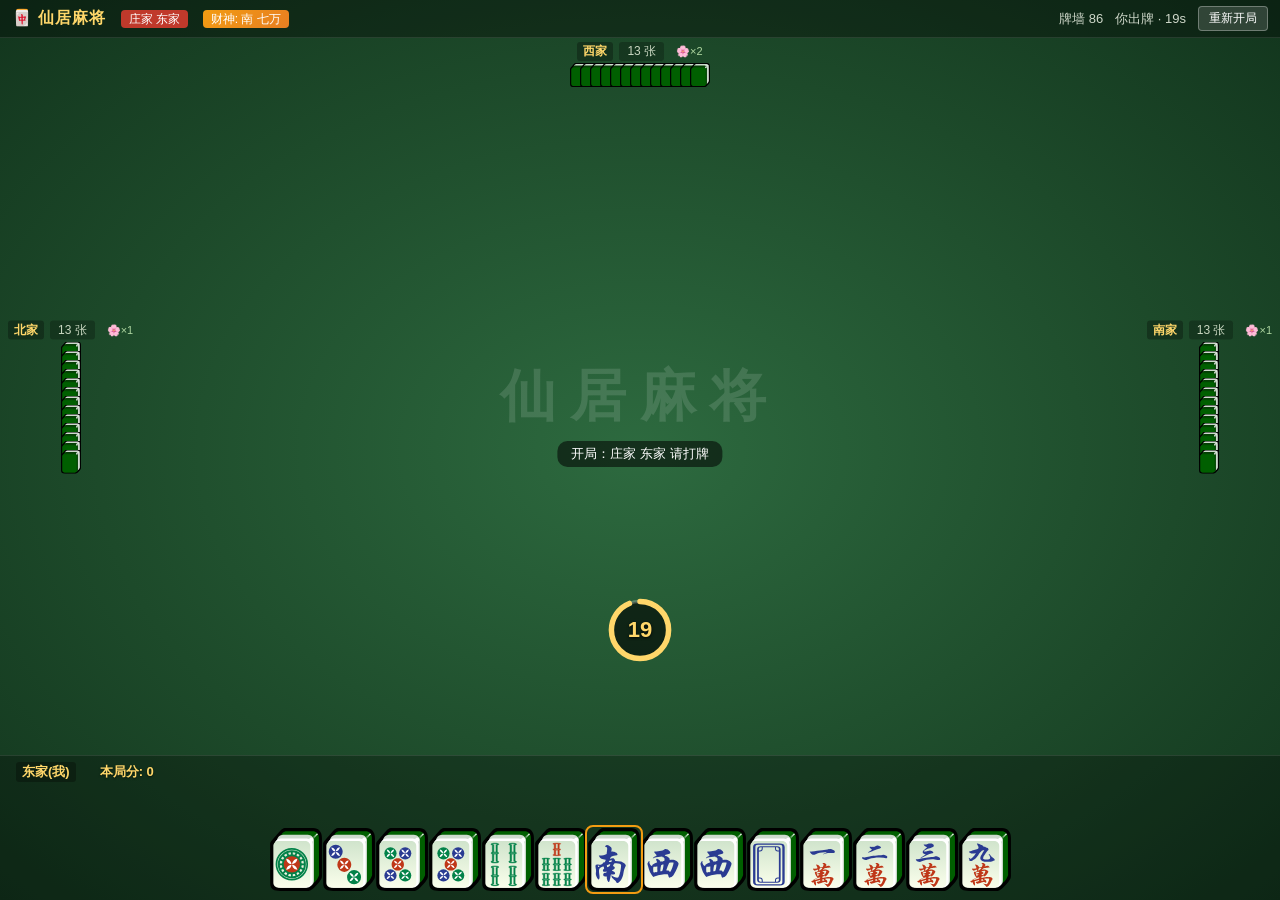
==== index.html @ da69f620 "手机端强制横屏（竖屏持机自动旋转牌桌）" ====
<!DOCTYPE html>
<html lang="zh-CN">
<head>
<meta charset="UTF-8">
<meta name="viewport" content="width=device-width, initial-scale=1.0, user-scalable=no">
<title>仙居麻将 · 人机对战</title>
<link rel="stylesheet" href="style.css">
</head>
<body>
<!-- 牌桌 -->
<div id="table">
  <!-- 顶部信息栏 -->
  <div id="topbar">
    <div class="tb-left">
      <span class="logo">🀄 仙居麻将</span>
      <span id="dealer-tag" class="tag">庄家</span>
      <span id="god-tag" class="tag god">财神</span>
    </div>
    <div class="tb-right">
      <span id="wall-info">牌墙 0</span>
      <span id="turn-info"></span>
      <button id="btn-restart" class="mini-btn">重新开局</button>
    </div>
  </div>

  <!-- 牌桌主区（四边布局：我下 / 南右 / 西上 / 北左） -->
  <div id="table-main">
    <!-- 对家：西家（上方） -->
    <div class="opp" id="opp-3">
      <div class="opp-info"><span class="seat-name">西家</span><span class="opp-tiles"></span><span class="opp-melds"></span><span class="opp-flowers"></span></div>
      <div class="opp-hand" id="hand-3"></div>
    </div>
    <!-- 上家：北家（左方） -->
    <div class="opp" id="opp-4">
      <div class="opp-info"><span class="seat-name">北家</span><span class="opp-tiles"></span><span class="opp-melds"></span><span class="opp-flowers"></span></div>
      <div class="opp-hand v" id="hand-4"></div>
    </div>
    <!-- 下家：南家（右方） -->
    <div class="opp" id="opp-2">
      <div class="opp-info"><span class="seat-name">南家</span><span class="opp-tiles"></span><span class="opp-melds"></span><span class="opp-flowers"></span></div>
      <div class="opp-hand v" id="hand-2"></div>
    </div>

    <!-- 弃牌区：每家打出的牌排在自己面前 -->
    <div class="discard-pile" id="discard-3"></div>  <!-- 西家（上）面前 -->
    <div class="discard-pile" id="discard-4"></div>  <!-- 北家（左）面前 -->
    <div class="discard-pile" id="discard-2"></div>  <!-- 南家（右）面前 -->
    <div class="discard-pile" id="discard-1"></div>  <!-- 我（下）面前 -->

    <div id="center-deco">仙居麻将</div>
    <div id="msg-bar"></div>

    <!-- 倒计时钟（当前行动玩家前方，SVG 环形进度） -->
    <div id="countdown-clock">
      <svg viewBox="0 0 60 60">
        <circle class="clock-bg" cx="30" cy="30" r="26"/>
        <circle class="clock-ring" cx="30" cy="30" r="26"/>
      </svg>
      <span id="clock-num">20</span>
    </div>
  </div>

  <!-- 玩家区 -->
  <div id="player-area">
    <div id="player-meta">
      <span class="seat-name">东家(我)</span>
      <span id="my-flowers" class="flower-row"></span>
      <span id="my-score">0</span>
    </div>
    <div id="my-melds" class="meld-row"></div>
    <div id="my-hand" class="hand-row"></div>
  </div>

  <!-- 操作区 -->
  <div id="actions">
    <button id="btn-discard" class="act-btn discard" style="display:none">出牌</button>
    <button id="btn-chi" class="act-btn" style="display:none">吃</button>
    <button id="btn-peng" class="act-btn" style="display:none">碰</button>
    <button id="btn-gang" class="act-btn" style="display:none">杠</button>
    <button id="btn-hu" class="act-btn win" style="display:none">胡!</button>
    <button id="btn-pass" class="act-btn pass" style="display:none">过</button>
  </div>
</div>

<!-- 结算弹窗 -->
<div id="overlay" style="display:none">
  <div id="result-box">
    <h2 id="result-title"></h2>
    <div id="result-tai"></div>
    <div id="result-detail"></div>
    <div id="result-scores"></div>
    <div id="result-hand"></div>
    <div class="btn-row">
      <button id="btn-next" class="big-btn">下一局</button>
      <button id="btn-again" class="big-btn ghost">重新开始</button>
    </div>
  </div>
</div>

<!-- 吃法选择弹窗 -->
<div id="chi-overlay" style="display:none">
  <div id="chi-box">
    <h3>选择吃法</h3>
    <div id="chi-options"></div>
    <button id="btn-chi-cancel" class="mini-btn">取消</button>
  </div>
</div>

<script src="js/tiles.js"></script>
<script src="js/rules.js"></script>
<script src="js/ai.js"></script>
<script src="js/game.js"></script>
<script src="js/ui.js"></script>
</body>
</html>
---- style.css ----
/* 仙居麻将 · 牌桌样式 */
* { margin: 0; padding: 0; box-sizing: border-box; -webkit-tap-highlight-color: transparent; }
html, body { width: 100%; height: 100%; overflow: hidden; font-family: "PingFang SC", "Microsoft YaHei", sans-serif; user-select: none; }

body {
  background: radial-gradient(ellipse at center, #2d6a3f 0%, #1d4a2a 60%, #12351d 100%);
  color: #f5f0e1;
}

#table {
  width: 100vw; height: 100vh;
  display: flex; flex-direction: column;
  position: relative;
}

/* ===== 顶栏 ===== */
#topbar {
  display: flex; justify-content: space-between; align-items: center;
  padding: 6px 12px; background: rgba(0,0,0,.35); flex: 0 0 auto;
  border-bottom: 1px solid rgba(255,255,255,.1);
}
.logo { font-weight: 700; font-size: 16px; color: #ffd76a; letter-spacing: 1px; }
.tag {
  margin-left: 10px; padding: 2px 8px; border-radius: 4px;
  background: #c0392b; font-size: 12px; color: #fff;
}
.tag.god { background: linear-gradient(135deg,#f39c12,#e67e22); }
.tb-right { display: flex; align-items: center; gap: 12px; font-size: 13px; color: #cfd8ca; }
.mini-btn {
  padding: 3px 10px; background: rgba(255,255,255,.15); color: #fff;
  border: 1px solid rgba(255,255,255,.3); border-radius: 4px; cursor: pointer; font-size: 12px;
}
.mini-btn:hover { background: rgba(255,255,255,.3); }

/* ===== 牌桌主区（四边布局：我下 / 南右 / 西上 / 北左） ===== */
#table-main { flex: 1 1 auto; position: relative; min-height: 0; }

/* 三家对手：西家（上）/ 北家（左）/ 南家（右） */
.opp { position: absolute; display: flex; flex-direction: column; align-items: center; gap: 2px; z-index: 6; }
#opp-3 { top: 4px; left: 50%; transform: translateX(-50%); }
#opp-4 { left: 8px; top: 50%; transform: translateY(-50%); }
#opp-2 { right: 8px; top: 50%; transform: translateY(-50%); }
.opp-info { display: flex; align-items: center; gap: 6px; font-size: 12px; flex-wrap: wrap; justify-content: center; max-width: 200px; }
.seat-name { color: #ffd76a; font-weight: 600; background: rgba(0,0,0,.3); padding: 1px 6px; border-radius: 3px; }
.opp-info .is-dealer { color: #e74c3c; }
.opp-tiles { font-size: 12px; color: #c8d6c0; background: rgba(0,0,0,.25); padding: 1px 8px; border-radius: 3px; }
.opp-melds, .opp-flowers { font-size: 11px; color: #aed6a0; }
.opp.thinking .seat-name { background: rgba(255,215,106,.28); box-shadow: 0 0 6px rgba(255,215,106,.45); }
@keyframes thinkPulse { 0%,100% { opacity: 1; } 50% { opacity: .5; } }

/* 对手手牌：上方横排，左右两家竖排 */
.opp-hand { display: flex; gap: 0; }
.opp-hand .back-tile {
  width: 20px; height: 24px; margin-left: -10px;
  background: url("assets/tiles/MJback.svg") center / cover no-repeat;
}
.opp-hand .back-tile:first-child { margin-left: 0; }
.opp-hand.v { flex-direction: column; }
.opp-hand.v .back-tile { margin-left: 0; margin-top: -15px; }
.opp-hand.v .back-tile:first-child { margin-top: 0; }
.opp-hand .back-tile.recent {
  filter: drop-shadow(0 0 5px rgba(240,192,64,.95)) sepia(.35) saturate(1.4);
}

/* ===== 弃牌区：每家打出的牌排在自己面前 ===== */
.discard-pile { position: absolute; display: flex; flex-wrap: wrap; gap: 2px; align-content: flex-start; justify-content: center; z-index: 5; }
#discard-1 { left: 50%; bottom: 8px; transform: translateX(-50%); width: 470px; max-height: 68px; overflow: hidden; }
#discard-3 { left: 50%; top: 96px; transform: translateX(-50%); width: 330px; max-height: 68px; overflow: hidden; }
#discard-4 { left: 128px; top: 50%; transform: translateY(-50%); width: 120px; max-height: 340px; overflow: hidden; }
#discard-2 { right: 128px; top: 50%; transform: translateY(-50%); width: 120px; max-height: 340px; overflow: hidden; }

/* 最新打出的一张牌：红圈标注，一眼可见 */
.tile.fresh { cursor: default; z-index: 3; }
.tile.fresh::after {
  content: ''; position: absolute; inset: -3px; border: 2px solid #ff5252; border-radius: 7px;
  box-shadow: 0 0 9px rgba(255,82,82,.85), inset 0 0 4px rgba(255,82,82,.4);
  animation: freshPulse .9s infinite; pointer-events: none;
}
@keyframes freshPulse { 0%,100% { opacity: 1; } 50% { opacity: .45; } }

/* ===== 倒计时钟（当前行动玩家前方：我上 / 对家下 / 左家右 / 右家左） ===== */
#countdown-clock { position: absolute; width: 66px; height: 66px; z-index: 20; display: none; }
#countdown-clock.show { display: block; }
#countdown-clock svg { width: 100%; height: 100%; transform: rotate(-90deg); }
#countdown-clock .clock-bg { fill: rgba(0,0,0,.6); stroke: rgba(255,255,255,.25); stroke-width: 3; }
#countdown-clock .clock-ring { fill: none; stroke: #ffd76a; stroke-width: 5; stroke-linecap: round; stroke-dasharray: 163.4; }
#countdown-clock.urgent .clock-ring { stroke: #ff5252; }
#countdown-clock.urgent #clock-num { color: #ff6b6b; }
#countdown-clock.urgent { animation: thinkPulse .6s infinite; }
#clock-num { position: absolute; inset: 0; display: flex; align-items: center; justify-content: center; font-size: 22px; font-weight: 800; color: #ffd76a; text-shadow: 0 1px 3px rgba(0,0,0,.9); }
#countdown-clock.pos-1 { left: 50%; bottom: 92px; transform: translateX(-50%); }
#countdown-clock.pos-3 { left: 50%; top: 172px; transform: translateX(-50%); }
#countdown-clock.pos-4 { left: 258px; top: 50%; transform: translateY(-50%); }
#countdown-clock.pos-2 { right: 258px; top: 50%; transform: translateY(-50%); }

#center-deco { position: absolute; inset: 0; display:flex; align-items:center; justify-content:center; font-size: 56px; font-weight:800; color: rgba(255,255,255,.13); letter-spacing: 14px; pointer-events:none; }
#msg-bar {
  position: absolute; top: calc(50% + 44px); left: 50%; transform: translateX(-50%);
  font-size: 13px; color: #fff; background: rgba(0,0,0,.55); padding: 4px 14px; border-radius: 10px;
  white-space: nowrap; max-width: 90%; overflow: hidden; text-overflow: ellipsis; z-index: 8;
}

/* ===== 牌面（Wikimedia 官方牌面素材，宽高比 210:255） ===== */
.tile {
  width: 52px; height: 63px;
  display: inline-block; position: relative;
  background: transparent; border: none;
  cursor: pointer; flex-shrink: 0; padding: 0;
  transition: transform .08s, filter .08s;
}
.tile img.tile-img { position: absolute; inset: 0; width: 100%; height: 100%; display: block; }
.tile.selected { transform: translateY(-11px); filter: drop-shadow(0 0 7px rgba(255,215,0,.9)) drop-shadow(0 6px 8px rgba(0,0,0,.35)); }
.tile.small { width: 35px; height: 42px; }
.tile.tiny { width: 26px; height: 31px; cursor: default; }
.tile.god-mark { outline: 2px solid #f39c12; outline-offset: 1px; z-index: 2; border-radius: 5px; }

/* 玩家手牌 */
#player-area { flex: 0 0 auto; padding: 6px 16px 8px; background: rgba(0,0,0,.28); border-top: 1px solid rgba(255,255,255,.1); }
#player-meta { display: flex; align-items: center; gap: 12px; font-size: 13px; margin-bottom: 4px; }
#my-score { color: #ffd76a; font-weight: 700; text-shadow: 0 1px 2px rgba(0,0,0,.6); }
.hand-row { display: flex; justify-content: center; flex-wrap: wrap; gap: 3px; min-height: 64px; }
.hand-row .tile { margin: 0 -1px; }
.meld-row { display: flex; justify-content: center; gap: 4px; flex-wrap: wrap; min-height: 40px; margin-bottom: 2px; }
.meld { display: flex; gap: 1px; background: rgba(255,255,255,.06); padding: 2px; border-radius: 3px; }
.meld .tile { width: 30px; height: 36px; }

/* 花牌行 */
.flower-row { display: flex; gap: 2px; }

/* ===== 操作按钮 ===== */
#actions {
  position: absolute; left: 50%; bottom: 140px; transform: translateX(-50%);
  display: flex; gap: 10px; z-index: 10;
}
.act-btn {
  padding: 10px 22px; font-size: 16px; font-weight: 700; border: none; border-radius: 8px;
  cursor: pointer; background: linear-gradient(160deg,#f0c040,#d4a017); color: #3c2a00;
  box-shadow: 0 3px 8px rgba(0,0,0,.4);
}
.act-btn.win { background: linear-gradient(160deg,#e74c3c,#c0392b); color: #fff; animation: pulse 0.8s infinite; }
.act-btn.pass { background: linear-gradient(160deg,#7f8c8d,#636e72); color: #fff; }
.act-btn.discard { background: linear-gradient(160deg,#2ecc71,#1e9e52); color: #fff; }
.act-btn:hover { filter: brightness(1.1); }
@keyframes pulse { 0%,100%{transform:scale(1)} 50%{transform:scale(1.12)} }

/* ===== 弹窗 ===== */
#overlay, #chi-overlay {
  position: fixed; inset: 0; background: rgba(0,0,0,.7); z-index: 100;
  display: flex; align-items: center; justify-content: center;
}
#result-box {
  background: linear-gradient(160deg,#fefdf7,#f0ead6); color: #2f3640;
  padding: 24px 32px; border-radius: 14px; min-width: 300px; max-width: 92vw;
  max-height: 88vh; overflow-y: auto; text-align: center;
  box-shadow: 0 10px 40px rgba(0,0,0,.6);
}
#result-title { font-size: 24px; color: #c0392b; margin-bottom: 8px; }
#result-tai { font-size: 32px; font-weight: 800; color: #d4a017; margin-bottom: 8px; }
#result-detail { font-size: 13px; color: #636e72; line-height: 1.8; margin-bottom: 8px; }
#result-scores { font-size: 14px; margin-bottom: 8px; line-height: 1.8; }
#result-scores .me { color: #c0392b; font-weight: 700; }
#result-hand { display: flex; justify-content: center; flex-wrap: wrap; gap: 2px; margin-bottom: 14px; }
.btn-row { display: flex; gap: 12px; justify-content: center; }
.big-btn {
  padding: 10px 26px; font-size: 16px; font-weight: 700; border: none; border-radius: 8px; cursor: pointer;
  background: linear-gradient(160deg,#2d6a3f,#1d4a2a); color: #fff;
}
.big-btn.ghost { background: linear-gradient(160deg,#7f8c8d,#636e72); }
.big-btn:hover { filter: brightness(1.15); }

#chi-box { background: linear-gradient(160deg,#fefdf7,#f0ead6); color: #2f3640; padding: 18px 24px; border-radius: 12px; }
#chi-options { display: flex; gap: 12px; margin: 12px 0; flex-wrap: wrap; justify-content: center; }
#chi-options .chi-opt { display: flex; gap: 2px; padding: 6px 8px; background: #e8e0c8; border-radius: 6px; cursor: pointer; }
#chi-options .chi-opt:hover { background: #f0c040; }

/* ===== 手机端：强制横屏（竖屏持机时整体旋转 90°，无需手机转过来） ===== */
/* JS 会给 body 加类：.mobile=触屏手机；.landscape-lock=当前竖屏需旋转 */
body.landscape-lock { overflow: hidden; }
body.landscape-lock #table {
  position: fixed; top: 0; left: 0;
  width: 100vh; height: 100vw;
  transform: translateX(100vw) rotate(90deg);
  transform-origin: 0 0;
}

/* ===== 手机端横屏几何（真实横屏与强制横屏共用同一套） ===== */
body.mobile #topbar { padding: 2px 10px; }
body.mobile .logo { font-size: 12px; letter-spacing: 0; }
body.mobile .tag { font-size: 10px; padding: 1px 5px; margin-left: 4px; }
body.mobile .tb-right { gap: 6px; font-size: 11px; }
body.mobile .mini-btn { padding: 2px 8px; font-size: 11px; }
body.mobile #turn-info { max-width: 150px; white-space: nowrap; overflow: hidden; text-overflow: ellipsis; }

body.mobile .tile { width: 40px; height: 49px; }
body.mobile .hand-row .tile { margin: 0 -3px; }
body.mobile .tile.tiny { width: 22px; height: 27px; }
body.mobile .meld .tile { width: 26px; height: 31px; }

body.mobile #player-area { padding: 2px 10px 4px; }
body.mobile #player-meta { font-size: 11px; margin-bottom: 1px; }
body.mobile .meld-row { min-height: 30px; }
body.mobile .hand-row { min-height: 50px; }

body.mobile #opp-3 { top: 2px; }
body.mobile .opp-hand .back-tile { width: 14px; height: 17px; margin-left: -6px; }
body.mobile .opp-hand.v .back-tile { margin-left: 0; margin-top: -9px; }
body.mobile .opp-info { font-size: 10px; gap: 4px; }
body.mobile #opp-4 { left: 6px; }
body.mobile #opp-2 { right: 6px; }

body.mobile #discard-3 { top: 58px; width: 300px; max-height: 56px; }
body.mobile #discard-1 { bottom: 4px; width: 480px; max-height: 56px; }
body.mobile #discard-4 { left: 13%; width: 110px; max-height: 165px; }
body.mobile #discard-2 { right: 13%; width: 110px; max-height: 165px; }

body.mobile #countdown-clock { width: 52px; height: 52px; }
body.mobile #clock-num { font-size: 18px; }
body.mobile #countdown-clock.pos-1 { bottom: 60px; }
body.mobile #countdown-clock.pos-3 { top: 118px; }
body.mobile #countdown-clock.pos-4 { left: calc(13% + 120px); }
body.mobile #countdown-clock.pos-2 { right: calc(13% + 120px); }

body.mobile #center-deco { font-size: 28px; letter-spacing: 8px; }
body.mobile #msg-bar { font-size: 11px; top: calc(50% + 24px); padding: 3px 10px; }
body.mobile #actions { bottom: 92px; }
body.mobile .act-btn { padding: 8px 14px; font-size: 13px; }
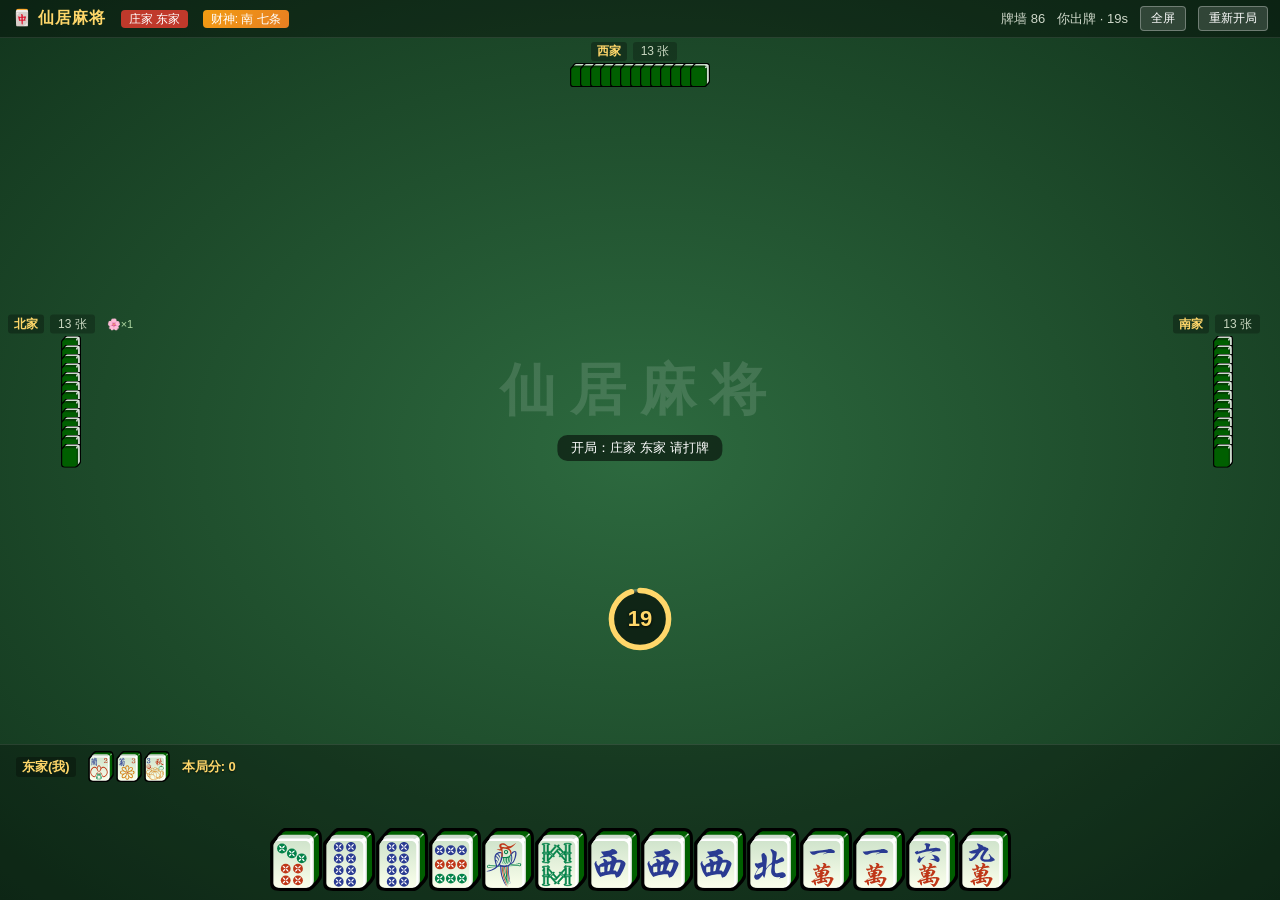
==== commit 3788b1f3: "新增全屏按钮 + 全面屏安全区适配" ====
--- a/index.html
+++ b/index.html
@@ -2,7 +2,10 @@
 <html lang="zh-CN">
 <head>
 <meta charset="UTF-8">
-<meta name="viewport" content="width=device-width, initial-scale=1.0, user-scalable=no">
+<meta name="viewport" content="width=device-width, initial-scale=1.0, user-scalable=no, viewport-fit=cover">
+<meta name="mobile-web-app-capable" content="yes">
+<meta name="apple-mobile-web-app-capable" content="yes">
+<meta name="apple-mobile-web-app-status-bar-style" content="black-translucent">
 <title>仙居麻将 · 人机对战</title>
 <link rel="stylesheet" href="style.css">
 </head>
@@ -19,6 +22,7 @@
     <div class="tb-right">
       <span id="wall-info">牌墙 0</span>
       <span id="turn-info"></span>
+      <button id="btn-fullscreen" class="mini-btn">全屏</button>
       <button id="btn-restart" class="mini-btn">重新开局</button>
     </div>
   </div>
--- a/style.css
+++ b/style.css
@@ -18,7 +18,11 @@
   display: flex; justify-content: space-between; align-items: center;
   padding: 6px 12px; background: rgba(0,0,0,.35); flex: 0 0 auto;
   border-bottom: 1px solid rgba(255,255,255,.1);
-}
+  /* 全面屏安全区：横屏刘海/圆角不遮挡 */
+  padding-left: calc(12px + env(safe-area-inset-left, 0px));
+  padding-right: calc(12px + env(safe-area-inset-right, 0px));
+}
+#player-area { padding-bottom: calc(8px + env(safe-area-inset-bottom, 0px)); }
 .logo { font-weight: 700; font-size: 16px; color: #ffd76a; letter-spacing: 1px; }
 .tag {
   margin-left: 10px; padding: 2px 8px; border-radius: 4px;
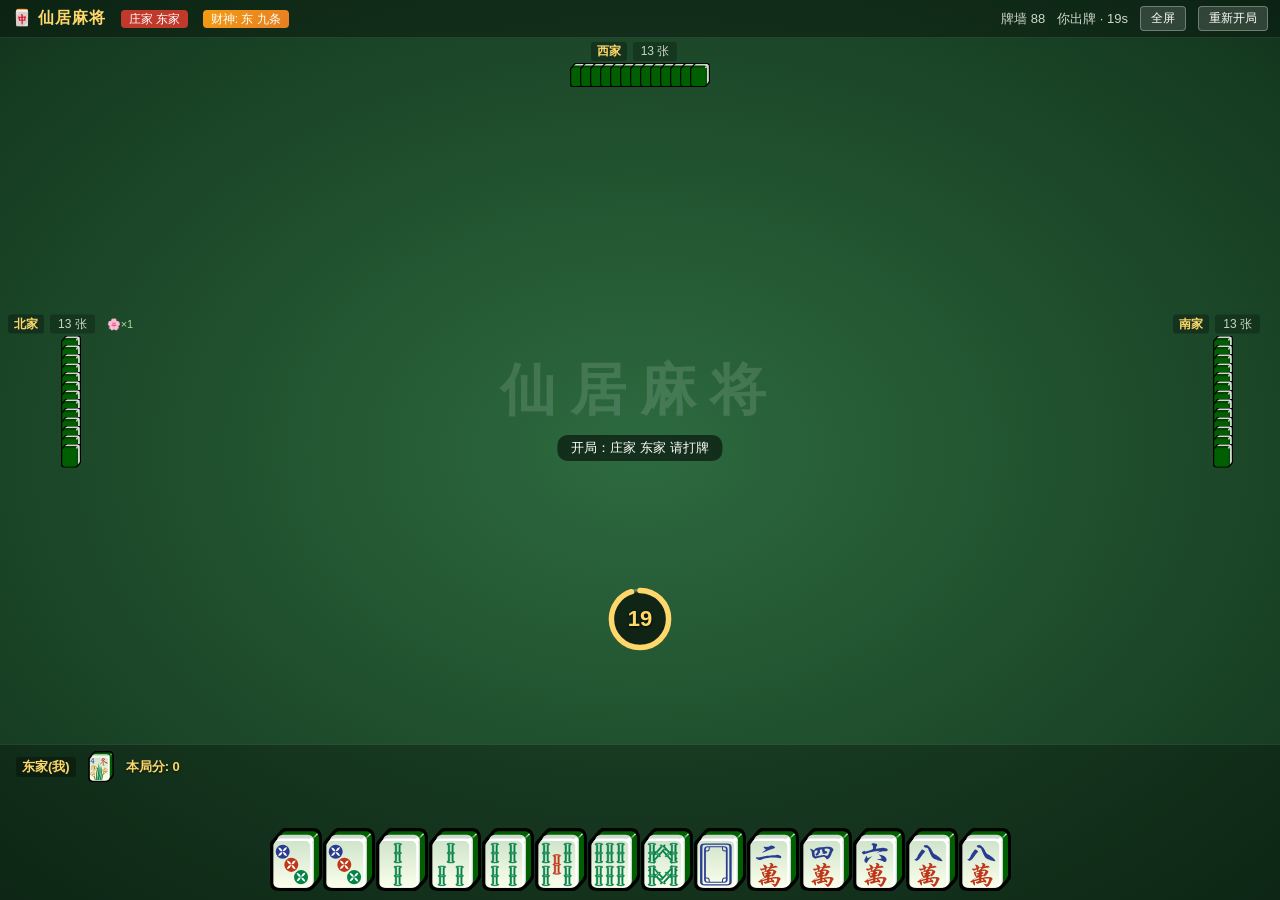
==== commit 100722f9: "PWA：manifest+图标+全屏时锁定横屏" ====
--- a/index.html
+++ b/index.html
@@ -3,9 +3,13 @@
 <head>
 <meta charset="UTF-8">
 <meta name="viewport" content="width=device-width, initial-scale=1.0, user-scalable=no, viewport-fit=cover">
+<link rel="manifest" href="manifest.json">
+<meta name="theme-color" content="#1d4a2a">
+<link rel="apple-touch-icon" href="assets/icon-180.png">
 <meta name="mobile-web-app-capable" content="yes">
 <meta name="apple-mobile-web-app-capable" content="yes">
 <meta name="apple-mobile-web-app-status-bar-style" content="black-translucent">
+<meta name="apple-mobile-web-app-title" content="仙居麻将">
 <title>仙居麻将 · 人机对战</title>
 <link rel="stylesheet" href="style.css">
 </head>
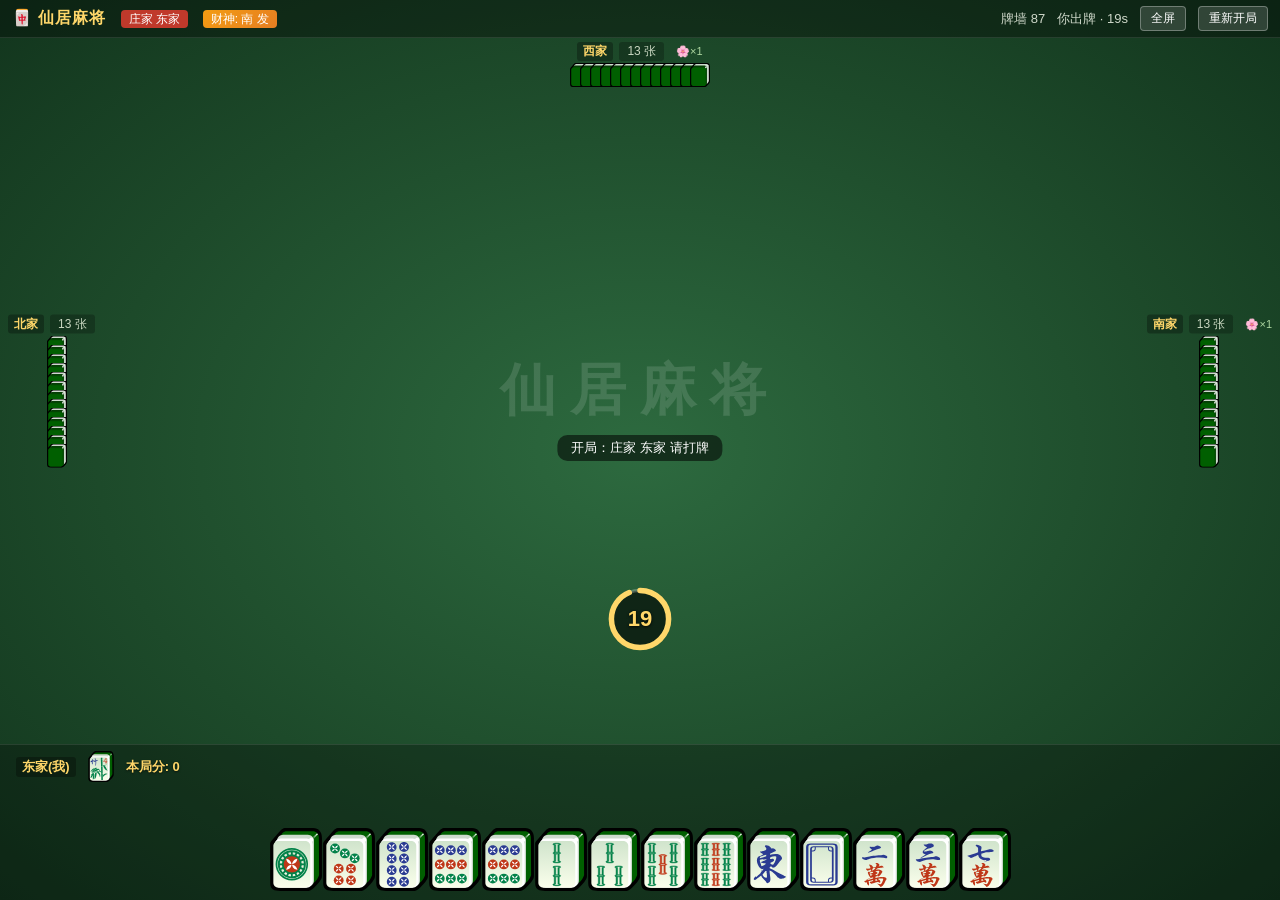
==== commit 8f79f025: "修复：结算/吃法弹窗随牌桌一起旋转（横屏模式弹窗不再竖着）" ====
--- a/index.html
+++ b/index.html
@@ -88,10 +88,9 @@
     <button id="btn-hu" class="act-btn win" style="display:none">胡!</button>
     <button id="btn-pass" class="act-btn pass" style="display:none">过</button>
   </div>
-</div>
 
-<!-- 结算弹窗 -->
-<div id="overlay" style="display:none">
+  <!-- 结算弹窗（放 #table 内：随牌桌一起旋转） -->
+  <div id="overlay" style="display:none">
   <div id="result-box">
     <h2 id="result-title"></h2>
     <div id="result-tai"></div>
@@ -105,7 +104,7 @@
   </div>
 </div>
 
-<!-- 吃法选择弹窗 -->
+<!-- 吃法选择弹窗（放 #table 内：随牌桌一起旋转） -->
 <div id="chi-overlay" style="display:none">
   <div id="chi-box">
     <h3>选择吃法</h3>
@@ -113,6 +112,7 @@
     <button id="btn-chi-cancel" class="mini-btn">取消</button>
   </div>
 </div>
+</div><!-- /#table -->
 
 <script src="js/tiles.js"></script>
 <script src="js/rules.js"></script>
--- a/style.css
+++ b/style.css
@@ -154,8 +154,8 @@
 }
 #result-box {
   background: linear-gradient(160deg,#fefdf7,#f0ead6); color: #2f3640;
-  padding: 24px 32px; border-radius: 14px; min-width: 300px; max-width: 92vw;
-  max-height: 88vh; overflow-y: auto; text-align: center;
+  padding: 24px 32px; border-radius: 14px; min-width: 300px; max-width: 92%;
+  max-height: 88%; overflow-y: auto; text-align: center;
   box-shadow: 0 10px 40px rgba(0,0,0,.6);
 }
 #result-title { font-size: 24px; color: #c0392b; margin-bottom: 8px; }
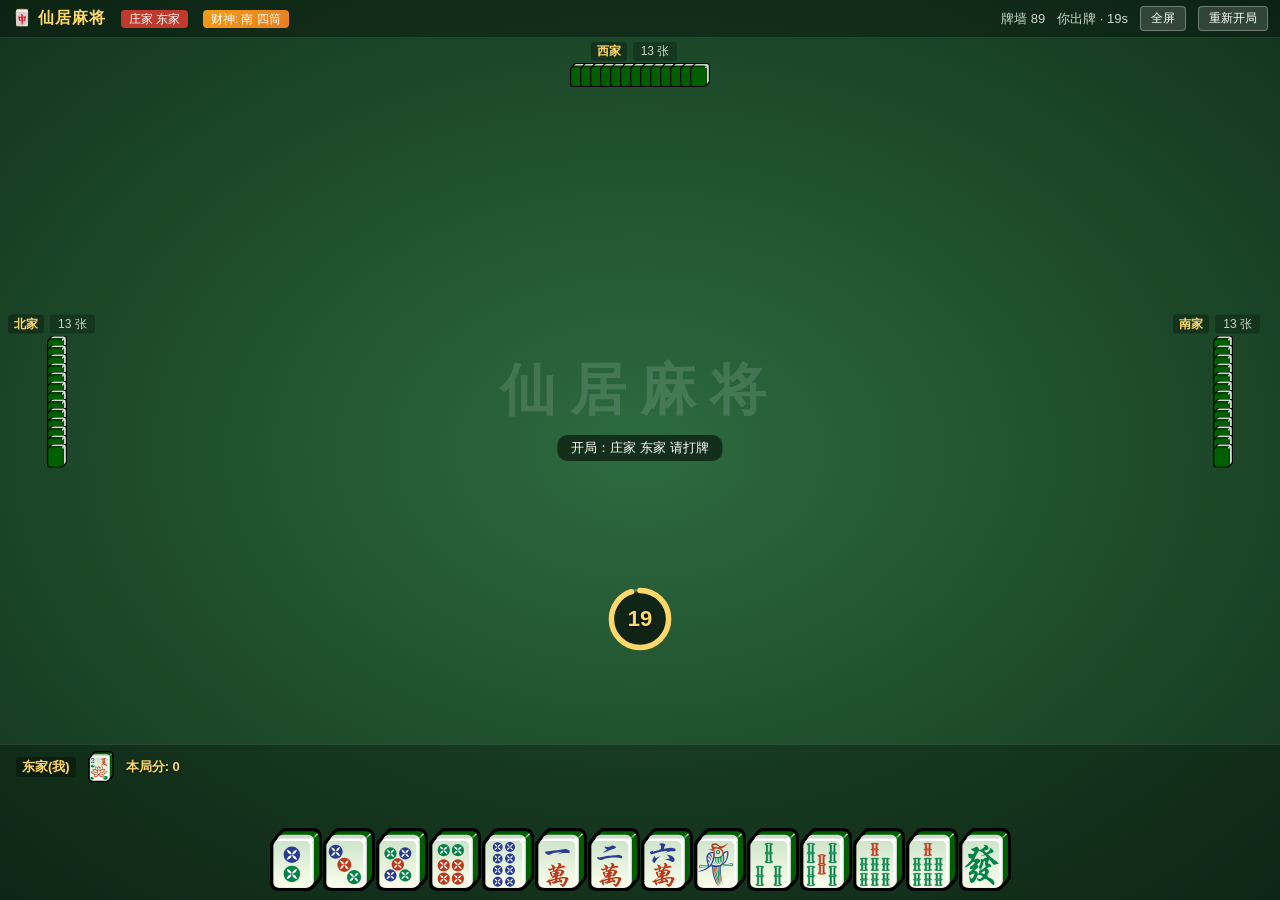
==== commit 089355dd: "胡牌改按钮制（自摸不自动胡）；吃碰杠胡过决策 20s 倒计时超时自动过；结算界面按成型牌型分组、财神嵌在使用位置；财神碰/双夹后摸到真牌可抽回财神" ====
--- a/index.html
+++ b/index.html
@@ -82,6 +82,7 @@
   <!-- 操作区 -->
   <div id="actions">
     <button id="btn-discard" class="act-btn discard" style="display:none">出牌</button>
+    <button id="btn-swap" class="act-btn swap" style="display:none">换回财神</button>
     <button id="btn-chi" class="act-btn" style="display:none">吃</button>
     <button id="btn-peng" class="act-btn" style="display:none">碰</button>
     <button id="btn-gang" class="act-btn" style="display:none">杠</button>
--- a/style.css
+++ b/style.css
@@ -116,7 +116,19 @@
 .tile.selected { transform: translateY(-11px); filter: drop-shadow(0 0 7px rgba(255,215,0,.9)) drop-shadow(0 6px 8px rgba(0,0,0,.35)); }
 .tile.small { width: 35px; height: 42px; }
 .tile.tiny { width: 26px; height: 31px; cursor: default; }
-.tile.god-mark { outline: 2px solid #f39c12; outline-offset: 1px; z-index: 2; border-radius: 5px; }
+/* 财神：表面镀一层淡黄色透明膜（用 ::before，不与 drawn/fresh 的 ::after 冲突） */
+.tile.god-mark::before {
+  content: ''; position: absolute; inset: 0; z-index: 1;
+  background: rgba(255, 214, 64, 0.18);
+  border-radius: 5px; pointer-events: none;
+}
+/* 刚摸上来的牌：青色圈 + 微抬，与金色选中态区分 */
+.tile.drawn { transform: translateY(-6px); }
+.tile.drawn::after {
+  content: ''; position: absolute; inset: -3px; border: 2px solid #4dd0e1; border-radius: 7px;
+  box-shadow: 0 0 8px rgba(77,208,225,.85); pointer-events: none;
+}
+.tile.drawn.selected { transform: translateY(-11px); }
 
 /* 玩家手牌 */
 #player-area { flex: 0 0 auto; padding: 6px 16px 8px; background: rgba(0,0,0,.28); border-top: 1px solid rgba(255,255,255,.1); }
@@ -144,6 +156,12 @@
 .act-btn.win { background: linear-gradient(160deg,#e74c3c,#c0392b); color: #fff; animation: pulse 0.8s infinite; }
 .act-btn.pass { background: linear-gradient(160deg,#7f8c8d,#636e72); color: #fff; }
 .act-btn.discard { background: linear-gradient(160deg,#2ecc71,#1e9e52); color: #fff; }
+.act-btn.swap { background: linear-gradient(160deg,#5dade2,#2e86c1); color: #fff; }
+/* 副露里压着财神的标记 */
+.meld-god-badge {
+  font-size: 9px; color: #ffd76a; background: rgba(0,0,0,.55);
+  border-radius: 3px; padding: 0 3px; align-self: center; line-height: 1.6;
+}
 .act-btn:hover { filter: brightness(1.1); }
 @keyframes pulse { 0%,100%{transform:scale(1)} 50%{transform:scale(1.12)} }
 
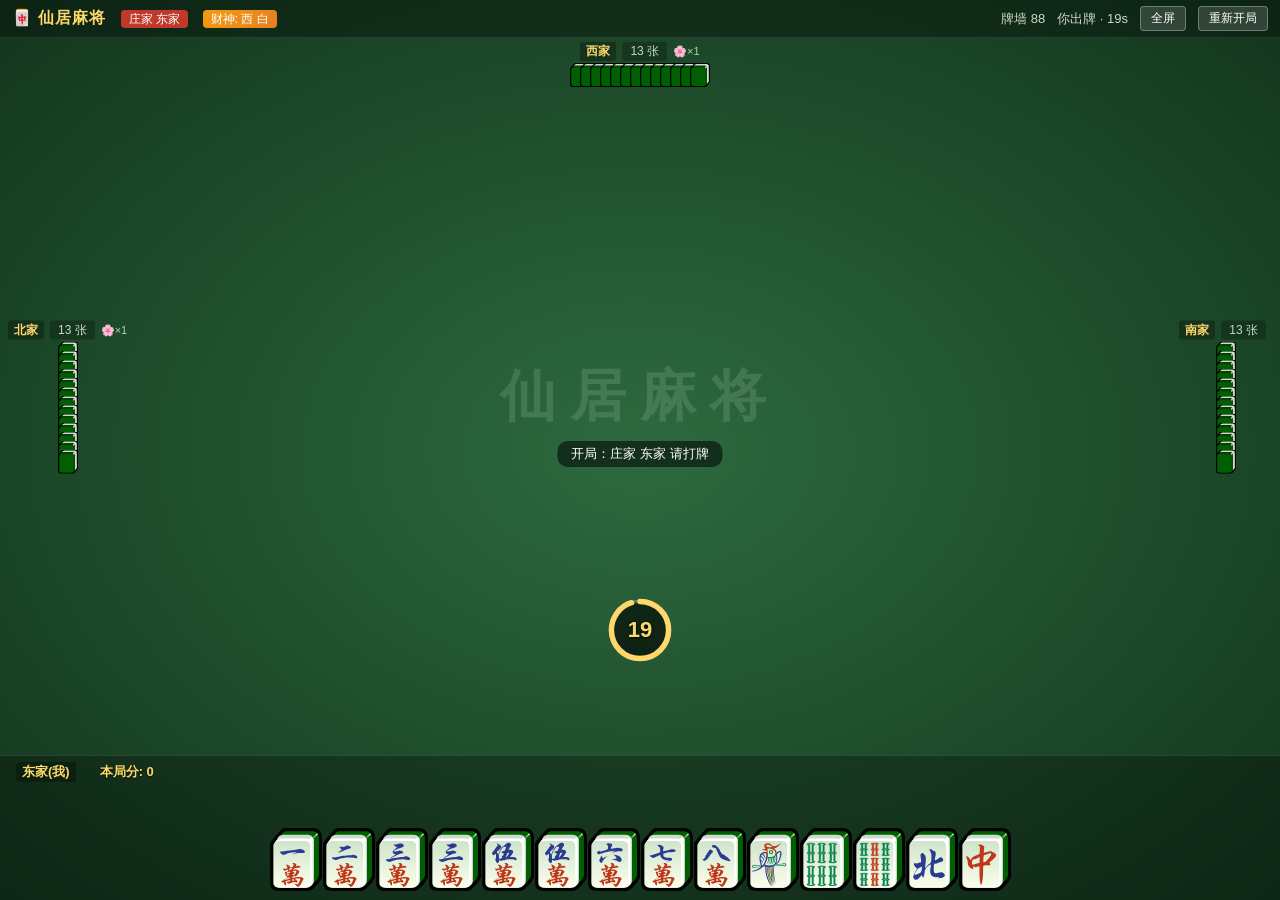
==== commit 301b94a6: "对手副露改真实牌面展示（暗杠露牌背）；声明倒计时的顶栏措辞修正为「请决定」" ====
--- a/index.html
+++ b/index.html
@@ -35,17 +35,20 @@
   <div id="table-main">
     <!-- 对家：西家（上方） -->
     <div class="opp" id="opp-3">
-      <div class="opp-info"><span class="seat-name">西家</span><span class="opp-tiles"></span><span class="opp-melds"></span><span class="opp-flowers"></span></div>
+      <div class="opp-info"><span class="seat-name">西家</span><span class="opp-tiles"></span><span class="opp-flowers"></span></div>
+      <div class="opp-melds"></div>
       <div class="opp-hand" id="hand-3"></div>
     </div>
     <!-- 上家：北家（左方） -->
     <div class="opp" id="opp-4">
-      <div class="opp-info"><span class="seat-name">北家</span><span class="opp-tiles"></span><span class="opp-melds"></span><span class="opp-flowers"></span></div>
+      <div class="opp-info"><span class="seat-name">北家</span><span class="opp-tiles"></span><span class="opp-flowers"></span></div>
+      <div class="opp-melds"></div>
       <div class="opp-hand v" id="hand-4"></div>
     </div>
     <!-- 下家：南家（右方） -->
     <div class="opp" id="opp-2">
-      <div class="opp-info"><span class="seat-name">南家</span><span class="opp-tiles"></span><span class="opp-melds"></span><span class="opp-flowers"></span></div>
+      <div class="opp-info"><span class="seat-name">南家</span><span class="opp-tiles"></span><span class="opp-flowers"></span></div>
+      <div class="opp-melds"></div>
       <div class="opp-hand v" id="hand-2"></div>
     </div>
 
--- a/style.css
+++ b/style.css
@@ -48,7 +48,11 @@
 .seat-name { color: #ffd76a; font-weight: 600; background: rgba(0,0,0,.3); padding: 1px 6px; border-radius: 3px; }
 .opp-info .is-dealer { color: #e74c3c; }
 .opp-tiles { font-size: 12px; color: #c8d6c0; background: rgba(0,0,0,.25); padding: 1px 8px; border-radius: 3px; }
-.opp-melds, .opp-flowers { font-size: 11px; color: #aed6a0; }
+.opp-melds { display: flex; gap: 3px; flex-wrap: wrap; justify-content: center; max-width: 170px; min-height: 0; }
+.opp-melds:empty { display: none; }
+.opp-meld { background: rgba(255,255,255,.08); padding: 1px; border-radius: 3px; }
+.opp-meld-back { width: 16px; height: 20px; background: url("assets/tiles/MJback.svg") center / cover no-repeat; border-radius: 2px; }
+.opp-flowers { font-size: 11px; color: #aed6a0; }
 .opp.thinking .seat-name { background: rgba(255,215,106,.28); box-shadow: 0 0 6px rgba(255,215,106,.45); }
 @keyframes thinkPulse { 0%,100% { opacity: 1; } 50% { opacity: .5; } }
 
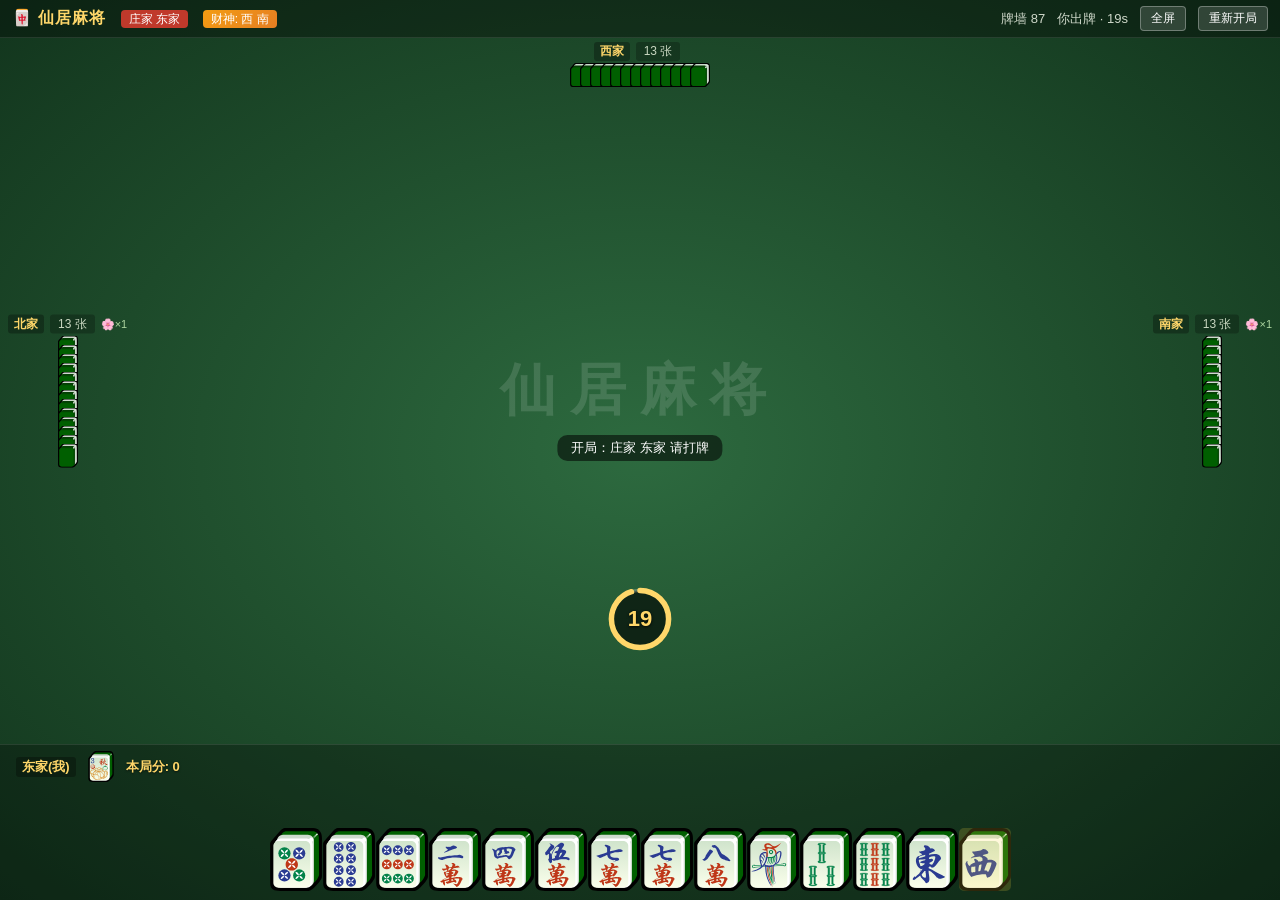
==== commit 2dc0c50c: "副露里的财神直接展示真身（带黄膜），去掉神×N文字徽章；抽回按钮改名「抽抽」；顺手修掉明杠首牌被文字覆盖的显示 bug" ====
--- a/index.html
+++ b/index.html
@@ -85,7 +85,7 @@
   <!-- 操作区 -->
   <div id="actions">
     <button id="btn-discard" class="act-btn discard" style="display:none">出牌</button>
-    <button id="btn-swap" class="act-btn swap" style="display:none">换回财神</button>
+    <button id="btn-swap" class="act-btn swap" style="display:none">抽抽</button>
     <button id="btn-chi" class="act-btn" style="display:none">吃</button>
     <button id="btn-peng" class="act-btn" style="display:none">碰</button>
     <button id="btn-gang" class="act-btn" style="display:none">杠</button>
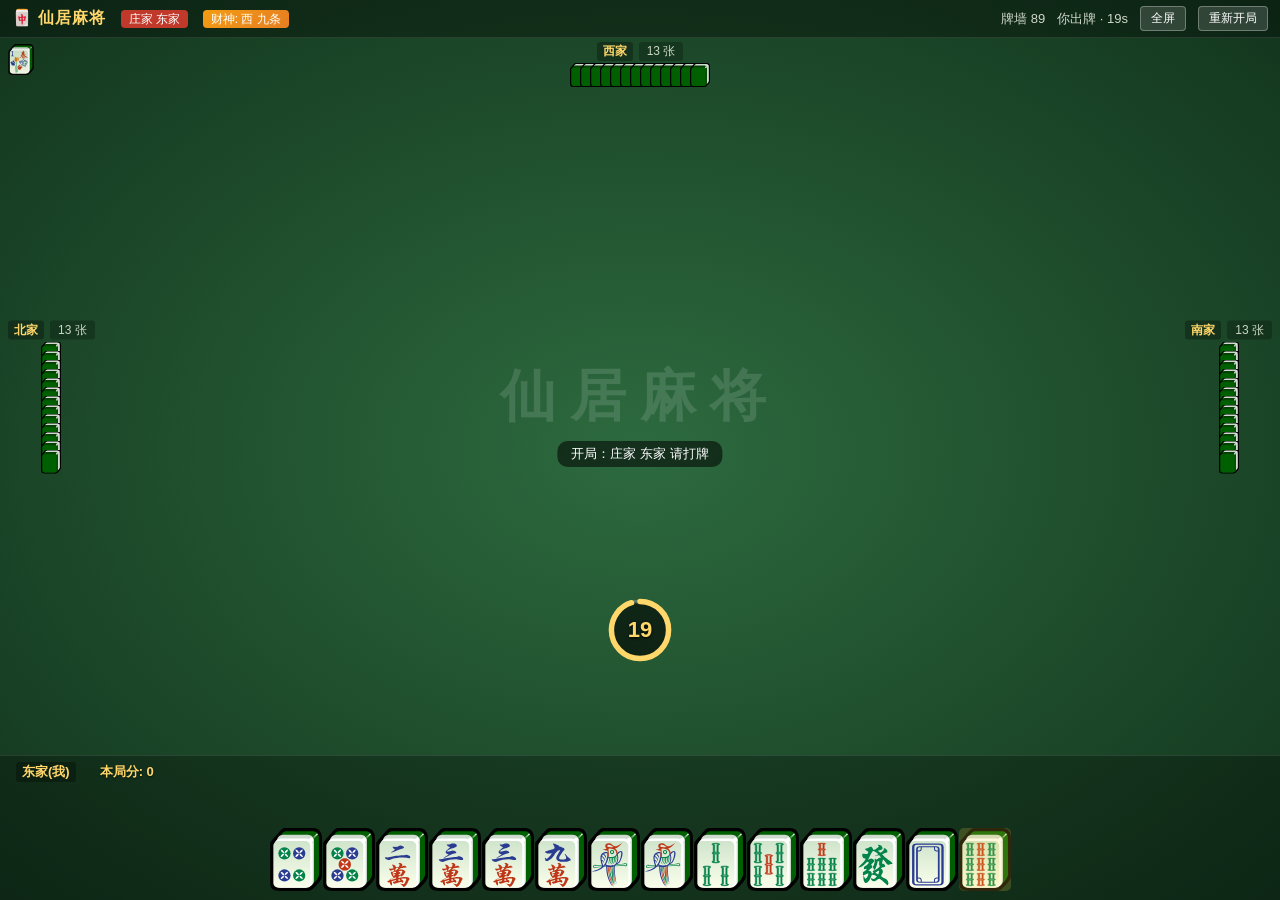
==== commit 813b6058: "布局重构：对手副露+花牌移到各家专属角落（西左上/南右上/北左下）不再与手牌弃牌重叠；对手花牌展示具体牌面；手机横屏消息条避开倒计时钟" ====
--- a/index.html
+++ b/index.html
@@ -36,21 +36,23 @@
     <!-- 对家：西家（上方） -->
     <div class="opp" id="opp-3">
       <div class="opp-info"><span class="seat-name">西家</span><span class="opp-tiles"></span><span class="opp-flowers"></span></div>
-      <div class="opp-melds"></div>
       <div class="opp-hand" id="hand-3"></div>
     </div>
     <!-- 上家：北家（左方） -->
     <div class="opp" id="opp-4">
       <div class="opp-info"><span class="seat-name">北家</span><span class="opp-tiles"></span><span class="opp-flowers"></span></div>
-      <div class="opp-melds"></div>
       <div class="opp-hand v" id="hand-4"></div>
     </div>
     <!-- 下家：南家（右方） -->
     <div class="opp" id="opp-2">
       <div class="opp-info"><span class="seat-name">南家</span><span class="opp-tiles"></span><span class="opp-flowers"></span></div>
-      <div class="opp-melds"></div>
       <div class="opp-hand v" id="hand-2"></div>
     </div>
+
+    <!-- 对手副露+花牌区：各家专属角落（西=左上、南=右上、北=左下），不与弃牌/手牌重叠 -->
+    <div class="opp-exposed" id="melds-3"></div>
+    <div class="opp-exposed" id="melds-2"></div>
+    <div class="opp-exposed" id="melds-4"></div>
 
     <!-- 弃牌区：每家打出的牌排在自己面前 -->
     <div class="discard-pile" id="discard-3"></div>  <!-- 西家（上）面前 -->
--- a/style.css
+++ b/style.css
@@ -48,11 +48,20 @@
 .seat-name { color: #ffd76a; font-weight: 600; background: rgba(0,0,0,.3); padding: 1px 6px; border-radius: 3px; }
 .opp-info .is-dealer { color: #e74c3c; }
 .opp-tiles { font-size: 12px; color: #c8d6c0; background: rgba(0,0,0,.25); padding: 1px 8px; border-radius: 3px; }
-.opp-melds { display: flex; gap: 3px; flex-wrap: wrap; justify-content: center; max-width: 170px; min-height: 0; }
-.opp-melds:empty { display: none; }
-.opp-meld { background: rgba(255,255,255,.08); padding: 1px; border-radius: 3px; }
-.opp-meld-back { width: 16px; height: 20px; background: url("assets/tiles/MJback.svg") center / cover no-repeat; border-radius: 2px; }
-.opp-flowers { font-size: 11px; color: #aed6a0; }
+/* 对手副露+花牌区：各家专属角落（西=左上、南=右上、北=左下），不与弃牌/手牌重叠 */
+.opp-exposed {
+  position: absolute; display: flex; flex-wrap: wrap; gap: 3px; align-content: flex-start;
+  max-width: 290px; z-index: 4;
+}
+.opp-exposed:empty { display: none; }
+#melds-3 { top: 6px; left: 8px; }          /* 西家：左上角 */
+#melds-2 { top: 6px; right: 8px; }         /* 南家：右上角 */
+#melds-4 { bottom: 6px; left: 8px; }       /* 北家：左下角 */
+.opp-exposed .opp-meld { background: rgba(255,255,255,.08); padding: 1px; border-radius: 3px; }
+.opp-exposed .opp-meld-back { width: 16px; height: 20px; background: url("assets/tiles/MJback.svg") center / cover no-repeat; border-radius: 2px; }
+/* 对手花牌：真实牌面，略小于副露牌 */
+.opp-exposed .opp-flower { opacity: .95; }
+.opp-flowers { display: none; } /* 花牌改真实牌面展示在副露区，文字计数废弃 */
 .opp.thinking .seat-name { background: rgba(255,215,106,.28); box-shadow: 0 0 6px rgba(255,215,106,.45); }
 @keyframes thinkPulse { 0%,100% { opacity: 1; } 50% { opacity: .5; } }
 
@@ -247,6 +256,6 @@
 body.mobile #countdown-clock.pos-2 { right: calc(13% + 120px); }
 
 body.mobile #center-deco { font-size: 28px; letter-spacing: 8px; }
-body.mobile #msg-bar { font-size: 11px; top: calc(50% + 24px); padding: 3px 10px; }
+body.mobile #msg-bar { font-size: 11px; top: calc(50% + 24px); padding: 3px 10px; left: calc(50% + 70px); transform: none; max-width: 38%; }
 body.mobile #actions { bottom: 92px; }
 body.mobile .act-btn { padding: 8px 14px; font-size: 13px; }
